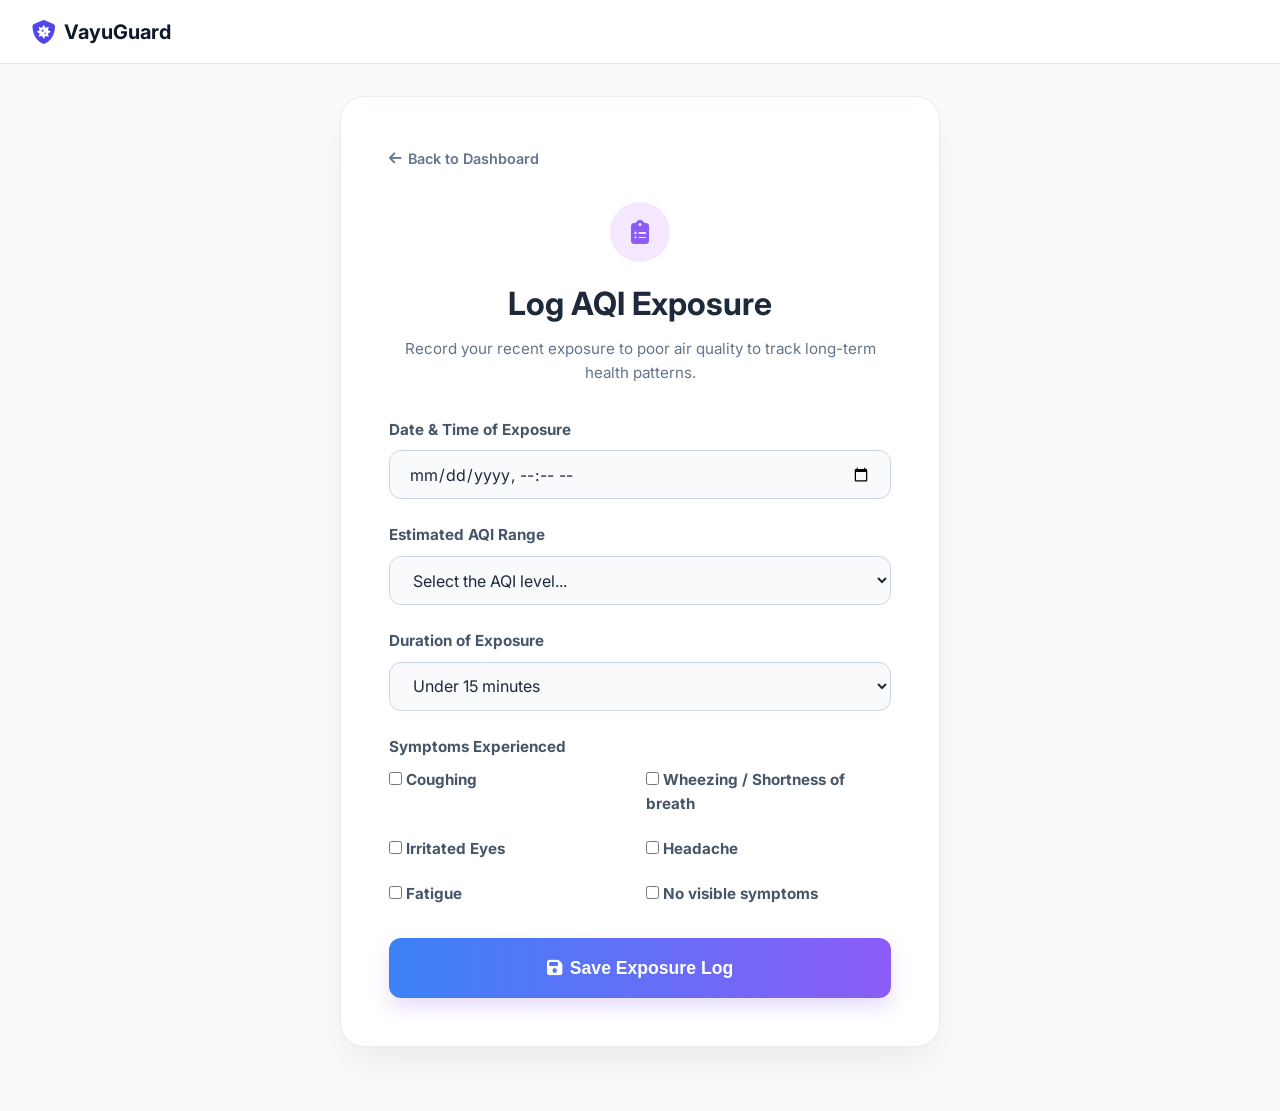
==== website/exposure.html @ 7793f496 "Added dedicated AQI Exposure Logging page and dashboard link" ====
<!DOCTYPE html>
<html lang="en">
<head>
    <meta charset="UTF-8">
    <meta name="viewport" content="width=device-width, initial-scale=1.0">
    <title>Log Exposure — VayuGuard</title>
    <link href="https://fonts.googleapis.com/css2?family=Inter:wght@300;400;500;600;700;800&display=swap" rel="stylesheet">
    <link rel="stylesheet" href="https://cdnjs.cloudflare.com/ajax/libs/font-awesome/6.4.0/css/all.min.css">
    <link rel="stylesheet" href="css/style.css">
    <style>
        body { background: #f8fafc; }
        .log-container { max-width: 600px; margin: 6rem auto 4rem auto; background: #ffffff; border-radius: 24px; padding: 3rem; box-shadow: 0 20px 40px -10px rgba(0,0,0,0.08); border: 1px solid rgba(226, 232, 240, 0.8); }
        .log-header { text-align: center; margin-bottom: 2rem; }
        .log-header h2 { font-size: 2rem; color: #1e293b; margin-bottom: 0.5rem; }
        .log-header p { color: #64748b; font-size: 0.95rem; }
        .form-group { margin-bottom: 1.5rem; }
        .form-group label { display: block; font-weight: 700; color: #475569; margin-bottom: 0.5rem; font-size: 0.95rem; }
        .form-control { width: 100%; padding: 0.8rem 1.2rem; border: 1px solid #cbd5e1; border-radius: 12px; font-family: inherit; font-size: 1rem; color: #1e293b; background: #f8fafc; transition: all 0.3s ease; }
        .form-control:focus { outline: none; border-color: #8b5cf6; box-shadow: 0 0 0 3px rgba(139, 92, 246, 0.1); background: #ffffff; }
        .checkbox-grid { display: grid; grid-template-columns: 1fr 1fr; gap: 0.8rem; margin-top: 0.5rem; }
        .checkbox-label { display: flex; align-items: center; gap: 8px; font-size: 0.9rem; color: #475569; cursor: pointer; }
        .submit-btn { width: 100%; padding: 1.2rem; border-radius: 12px; border: none; background: linear-gradient(90deg, #3b82f6, #8b5cf6); color: white; font-weight: 700; font-size: 1.1rem; cursor: pointer; display: flex; align-items: center; justify-content: center; gap: 8px; transition: all 0.3s ease; box-shadow: 0 10px 20px rgba(139, 92, 246, 0.2); margin-top: 1rem; }
        .submit-btn:hover { transform: translateY(-3px); box-shadow: 0 15px 30px rgba(139, 92, 246, 0.3); }
        .back-link { display: inline-flex; align-items: center; gap: 6px; color: #64748b; text-decoration: none; font-weight: 600; font-size: 0.9rem; margin-bottom: 2rem; transition: color 0.2s; }
        .back-link:hover { color: #3b82f6; }
    </style>
</head>
<body>

    <nav class="navbar">
        <a href="index.html" class="nav-brand" style="text-decoration: none;">
            <i class="fas fa-shield-virus"></i> VayuGuard
        </a>
    </nav>

    <div class="container">
        <div class="log-container">
            <a href="index.html" class="back-link"><i class="fas fa-arrow-left"></i> Back to Dashboard</a>
            
            <div class="log-header">
                <div style="width: 60px; height: 60px; background: #f3e8ff; color: #8b5cf6; border-radius: 50%; display: flex; align-items: center; justify-content: center; font-size: 1.5rem; margin: 0 auto 1rem auto;">
                    <i class="fas fa-clipboard-list"></i>
                </div>
                <h2>Log AQI Exposure</h2>
                <p>Record your recent exposure to poor air quality to track long-term health patterns.</p>
            </div>

            <form id="exposureForm">
                <div class="form-group">
                    <label>Date & Time of Exposure</label>
                    <input type="datetime-local" class="form-control" required id="expDate">
                </div>

                <div class="form-group">
                    <label>Estimated AQI Range</label>
                    <select class="form-control" required id="expAqi">
                        <option value="" disabled selected>Select the AQI level...</option>
                        <option value="moderate">51 - 100 (Moderate)</option>
                        <option value="sensitive">101 - 150 (Sensitive)</option>
                        <option value="unhealthy">151 - 200 (Unhealthy)</option>
                        <option value="very-unhealthy">201 - 300 (Very Unhealthy)</option>
                        <option value="hazardous">301+ (Hazardous)</option>
                    </select>
                </div>

                <div class="form-group">
                    <label>Duration of Exposure</label>
                    <select class="form-control" required id="expDuration">
                        <option value="under-15">Under 15 minutes</option>
                        <option value="15-60">15 minutes to 1 hour</option>
                        <option value="1-4-hours">1 to 4 hours</option>
                        <option value="over-4">Over 4 hours</option>
                    </select>
                </div>

                <div class="form-group">
                    <label>Symptoms Experienced</label>
                    <div class="checkbox-grid">
                        <label class="checkbox-label"><input type="checkbox" value="cough"> Coughing</label>
                        <label class="checkbox-label"><input type="checkbox" value="wheezing"> Wheezing / Shortness of breath</label>
                        <label class="checkbox-label"><input type="checkbox" value="eyes"> Irritated Eyes</label>
                        <label class="checkbox-label"><input type="checkbox" value="headache"> Headache</label>
                        <label class="checkbox-label"><input type="checkbox" value="fatigue"> Fatigue</label>
                        <label class="checkbox-label"><input type="checkbox" value="none"> No visible symptoms</label>
                    </div>
                </div>

                <button type="submit" class="submit-btn">
                    <i class="fas fa-save"></i> Save Exposure Log
                </button>
            </form>
        </div>
    </div>

    <script>
        document.getElementById('exposureForm').addEventListener('submit', function(e) {
            e.preventDefault();
            // Here you would normally send this to Firebase!
            // For now, we will show a success alert and go back to the dashboard.
            const btn = document.querySelector('.submit-btn');
            btn.innerHTML = '<i class="fas fa-check-circle"></i> Log Saved Successfully!';
            btn.style.background = '#10b981';
            
            setTimeout(() => {
                window.location.href = 'index.html';
            }, 1500);
        });
    </script>
</body>
</html>
---- website/css/style.css ----
/* === VayuGuard Clean Professional Styles === */

:root {
    --primary: #4f46e5;
    --primary-light: #818cf8;
    --accent: #06b6d4;
    --quantum: #a855f7;
    --success: #22c55e;
    --warning: #f59e0b;
    --danger: #ef4444;
    --dark: #0f172a;
    --dark-2: #1e293b;
    --gray: #64748b;
    --gray-light: #94a3b8;
    --light: #f8fafc;
    --white: #ffffff;
    --shadow: 0 1px 3px rgba(0,0,0,0.1);
    --shadow-md: 0 4px 6px -1px rgba(0,0,0,0.1);
    --shadow-lg: 0 10px 15px -3px rgba(0,0,0,0.1);
    --radius: 12px;
    --radius-sm: 8px;
}

* {
    margin: 0;
    padding: 0;
    box-sizing: border-box;
}

html {
    scroll-behavior: smooth;
    overflow-x: hidden; /* Prevents horizontal scrolling */
}

body {
    font-family: 'Inter', -apple-system, sans-serif;
    background: var(--white);
    color: var(--dark);
    line-height: 1.6;
    -webkit-font-smoothing: antialiased;
    overflow-x: hidden; /* Safeguard against horizontal scroll */
    overflow-y: auto;   /* Forces vertical scrolling to be available */
}

/* === Navbar === */
.navbar {
    position: fixed;
    top: 0;
    left: 0;
    right: 0;
    background: rgba(255,255,255,0.95);
    backdrop-filter: blur(20px);
    border-bottom: 1px solid #e2e8f0;
    z-index: 1000;
    padding: 0 2rem;
    height: 64px;
    display: flex;
    align-items: center;
    justify-content: space-between;
}

.nav-brand {
    display: flex;
    align-items: center;
    gap: 0.5rem;
    font-size: 1.25rem;
    font-weight: 700;
    color: var(--dark);
}

.nav-brand i {
    color: var(--primary);
    font-size: 1.5rem;
}

.nav-menu {
    display: flex;
    list-style: none;
    gap: 2rem;
}

.nav-menu a {
    color: var(--gray);
    text-decoration: none;
    font-size: 0.9rem;
    font-weight: 500;
    transition: color 0.2s;
    position: relative;
}

.nav-menu a:hover,
.nav-menu a.active {
    color: var(--primary);
}

.hamburger {
    display: none;
    flex-direction: column;
    gap: 4px;
    cursor: pointer;
}

.hamburger span {
    width: 24px;
    height: 2px;
    background: var(--dark);
    border-radius: 2px;
}

/* === Hero === */
.hero {
    min-height: 100vh;
    display: flex;
    align-items: center;
    padding: 8rem 4rem 4rem;
    max-width: 1400px;
    margin: 0 auto;
    gap: 4rem;
}

.hero-content {
    flex: 1;
}

.badge {
    display: inline-flex;
    align-items: center;
    gap: 0.5rem;
    background: #ede9fe;
    color: var(--quantum);
    padding: 0.5rem 1rem;
    border-radius: 50px;
    font-size: 0.8rem;
    font-weight: 600;
    margin-bottom: 1.5rem;
}

.hero h1 {
    font-size: 3.5rem;
    font-weight: 800;
    line-height: 1.1;
    color: var(--dark);
    margin-bottom: 1.5rem;
}

.accent {
    color: var(--primary);
}

.hero p {
    font-size: 1.1rem;
    color: var(--gray);
    margin-bottom: 2rem;
    max-width: 480px;
}

.hero-buttons {
    display: flex;
    gap: 1rem;
}

.btn {
    display: inline-flex;
    align-items: center;
    gap: 0.5rem;
    padding: 0.75rem 1.5rem;
    border-radius: var(--radius-sm);
    font-weight: 600;
    font-size: 0.95rem;
    text-decoration: none;
    border: none;
    cursor: pointer;
    transition: all 0.2s;
}

.btn-primary {
    background: var(--primary);
    color: var(--white);
}

.btn-primary:hover {
    background: var(--primary-light);
    transform: translateY(-1px);
    box-shadow: var(--shadow-md);
}

.btn-ghost {
    background: transparent;
    color: var(--gray);
    border: 1px solid #e2e8f0;
}

.btn-ghost:hover {
    border-color: var(--primary);
    color: var(--primary);
}

.btn-full {
    width: 100%;
    justify-content: center;
}

.hero-visual {
    flex: 0 0 320px;
}

.aqi-card {
    background: var(--white);
    border-radius: var(--radius);
    padding: 2rem;
    box-shadow: var(--shadow-lg);
    border: 1px solid #e2e8f0;
    text-align: center;
}

.aqi-label {
    font-size: 0.8rem;
    color: var(--gray);
    text-transform: uppercase;
    letter-spacing: 1px;
    margin-bottom: 0.5rem;
}

.aqi-value {
    font-size: 4rem;
    font-weight: 800;
    color: var(--dark);
    line-height: 1;
}

.aqi-status {
    display: inline-block;
    padding: 0.25rem 1rem;
    border-radius: 50px;
    font-size: 0.85rem;
    font-weight: 600;
    margin: 0.5rem 0 1rem;
}

.aqi-status.poor { background: #fee2e2; color: var(--danger); }
.aqi-status.moderate { background: #fef3c7; color: #d97706; }
.aqi-status.good { background: #d1fae5; color: var(--success); }

.aqi-bar {
    height: 8px;
    background: #e2e8f0;
    border-radius: 4px;
    overflow: hidden;
}

.aqi-fill {
    height: 100%;
    background: linear-gradient(90deg, var(--success), var(--warning), var(--danger));
    border-radius: 4px;
    transition: width 1s ease;
}

/* === Ticker === */
.ticker {
    background: var(--dark);
    color: var(--white);
    padding: 0.75rem 2rem;
    overflow: hidden;
}

.ticker-wrap {
    display: flex;
    gap: 3rem;
    animation: scroll 20s linear infinite;
    white-space: nowrap;
}

.ticker-wrap span {
    display: inline-flex;
    align-items: center;
    gap: 0.5rem;
    font-size: 0.85rem;
}

.ticker-wrap strong {
    font-size: 1.1rem;
}

.live {
    color: var(--success);
    font-size: 0.5rem;
    animation: blink 1s infinite;
}

@keyframes blink {
    0%, 100% { opacity: 1; }
    50% { opacity: 0.3; }
}

.quantum-tag {
    color: #c4b5fd;
    font-weight: 600;
}

@keyframes scroll {
    0% { transform: translateX(0); }
    100% { transform: translateX(-50%); }
}

/* === Sections === */
.section {
    padding: 5rem 2rem;
}

.section-alt {
    background: #f8fafc;
}

.container {
    max-width: 1200px;
    margin: 0 auto;
}

.section-head {
    text-align: center;
    margin-bottom: 3rem;
}

.tag {
    display: inline-block;
    background: #ede9fe;
    color: var(--quantum);
    padding: 0.35rem 0.75rem;
    border-radius: 50px;
    font-size: 0.75rem;
    font-weight: 600;
    text-transform: uppercase;
    letter-spacing: 0.5px;
    margin-bottom: 0.75rem;
}

.section-head h2 {
    font-size: 2rem;
    font-weight: 700;
    color: var(--dark);
    margin-bottom: 0.5rem;
}

.section-head p {
    color: var(--gray);
    font-size: 1rem;
}

/* === Forecast Box === */
.forecast-box {
    background: var(--white);
    border-radius: var(--radius);
    padding: 2rem;
    box-shadow: var(--shadow);
    border: 1px solid #e2e8f0;
    max-width: 800px;
    margin: 0 auto;
}

/* === 🔮 ULTRA-MODERN QUANTUM FORECAST === */
.modern-forecast-wrapper {
    background: #ffffff;
    border-radius: 24px;
    padding: 2.5rem;
    box-shadow: 0 10px 40px -10px rgba(0,0,0,0.08);
    border: 1px solid rgba(226, 232, 240, 0.8);
    margin-top: 2rem;
}

.modern-quantum-note {
    background: linear-gradient(90deg, rgba(217, 70, 239, 0.05), rgba(139, 92, 246, 0.05));
    border: 1px solid rgba(139, 92, 246, 0.2);
    border-radius: 16px;
    padding: 1.2rem 1.5rem;
    display: flex;
    align-items: center;
    gap: 1.2rem;
    color: #475569;
    font-size: 0.95rem;
    margin: 1.5rem 0;
    box-shadow: 0 4px 15px rgba(139, 92, 246, 0.05);
}

.modern-quantum-note i {
    font-size: 2rem;
    background: linear-gradient(135deg, #d946ef, #8b5cf6);
    -webkit-background-clip: text;
    -webkit-text-fill-color: transparent;
}

.modern-forecast-grid {
    display: grid;
    grid-template-columns: repeat(auto-fit, minmax(220px, 1fr));
    gap: 1.5rem;
    margin-top: 1rem;
}

.modern-forecast-card {
    border-radius: 20px;
    padding: 2rem 1.5rem;
    text-align: center;
    border: 2px solid transparent;
    transition: all 0.3s cubic-bezier(0.175, 0.885, 0.32, 1.275);
    position: relative;
    overflow: hidden;
}

.modern-forecast-card:hover {
    transform: translateY(-8px);
    box-shadow: 0 15px 30px rgba(0,0,0,0.08);
}

.fc-time {
    font-size: 0.85rem;
    color: #64748b;
    font-weight: 700;
    text-transform: uppercase;
    letter-spacing: 1px;
    margin-bottom: 1rem;
    display: flex;
    align-items: center;
    justify-content: center;
    gap: 6px;
}

.fc-aqi {
    font-size: 4.5rem;
    font-weight: 800;
    line-height: 1;
    margin-bottom: 1rem;
    letter-spacing: -2px;
}

.fc-cat {
    display: inline-block;
    padding: 0.5rem 1.2rem;
    border-radius: 50px;
    font-weight: 700;
    font-size: 0.85rem;
    text-transform: uppercase;
    letter-spacing: 1px;
    box-shadow: 0 4px 10px rgba(0,0,0,0.1);
}

.controls {
    display: grid;
    grid-template-columns: 1fr 2fr auto;
    gap: 1rem;
    margin-bottom: 1.5rem;
    align-items: end;
}

.control-group label {
    display: block;
    font-size: 0.8rem;
    color: var(--gray);
    margin-bottom: 0.5rem;
    font-weight: 500;
}

.control-group select {
    width: 100%;
    padding: 0.6rem 1rem;
    border: 1px solid #e2e8f0;
    border-radius: var(--radius-sm);
    font-size: 0.95rem;
    background: var(--white);
}

.people-chips {
    display: flex;
    gap: 0.5rem;
    flex-wrap: wrap;
}

.chip {
    display: inline-flex;
    align-items: center;
    gap: 0.4rem;
    padding: 0.4rem 0.8rem;
    background: #f1f5f9;
    border-radius: 50px;
    font-size: 0.85rem;
    cursor: pointer;
    transition: all 0.2s;
}

.chip.active {
    background: var(--primary);
    color: var(--white);
}

.btn-add {
    padding: 0.6rem 1rem;
    background: var(--success);
    color: var(--white);
    border: none;
    border-radius: var(--radius-sm);
    font-weight: 600;
    cursor: pointer;
    display: inline-flex;
    align-items: center;
    gap: 0.4rem;
}

.quantum-note {
    display: flex;
    gap: 1rem;
    background: #faf5ff;
    border: 1px solid #e9d5ff;
    border-radius: var(--radius-sm);
    padding: 1rem;
    margin: 1.5rem 0;
    font-size: 0.9rem;
    color: var(--gray);
}

.quantum-note i {
    color: var(--quantum);
    font-size: 1.25rem;
    margin-top: 0.2rem;
}

.quantum-note strong {
    color: var(--quantum);
}

/* Loading */
.loading {
    text-align: center;
    padding: 2rem;
}

.spinner {
    width: 40px;
    height: 40px;
    border: 3px solid #e2e8f0;
    border-top-color: var(--quantum);
    border-radius: 50%;
    animation: spin 1s linear infinite;
    margin: 0 auto 1rem;
}

@keyframes spin {
    to { transform: rotate(360deg); }
}

/* Results */
.results {
    margin-top: 1.5rem;
}

.forecast-grid {
    display: grid;
    grid-template-columns: repeat(3, 1fr);
    gap: 1rem;
    margin-bottom: 1.5rem;
}

.forecast-card {
    background: #f8fafc;
    border-radius: var(--radius-sm);
    padding: 1.5rem;
    text-align: center;
    border: 2px solid transparent;
}

.forecast-card.poor { border-color: var(--danger); }
.forecast-card.moderate { border-color: var(--warning); }
.forecast-card.good { border-color: var(--success); }

.forecast-time {
    font-size: 0.8rem;
    color: var(--gray);
    margin-bottom: 0.5rem;
}

.forecast-aqi {
    font-size: 2.5rem;
    font-weight: 800;
    color: var(--dark);
}

.forecast-cat {
    display: inline-block;
    padding: 0.25rem 0.75rem;
    border-radius: 50px;
    font-size: 0.8rem;
    font-weight: 600;
    margin-top: 0.5rem;
}

.forecast-cat.poor { background: #fee2e2; color: var(--danger); }
.forecast-cat.moderate { background: #fef3c7; color: #d97706; }
.forecast-cat.good { background: #d1fae5; color: var(--success); }

.alerts-box {
    display: flex;
    flex-direction: column;
    gap: 0.75rem;
}

.alert-item {
    background: #fef2f2;
    border-left: 4px solid var(--danger);
    border-radius: var(--radius-sm);
    padding: 1rem;
}

.alert-header {
    display: flex;
    justify-content: space-between;
    margin-bottom: 0.5rem;
}

.alert-header h4 {
    font-size: 0.95rem;
}

.risk-tag {
    padding: 0.2rem 0.6rem;
    border-radius: 50px;
    font-size: 0.75rem;
    font-weight: 600;
}

.risk-tag.high { background: #fee2e2; color: var(--danger); }

/* === Cities === */
.cities-row {
    display: grid;
    grid-template-columns: repeat(3, 1fr);
    gap: 1.5rem;
}

.city-item {
    background: var(--white);
    border-radius: var(--radius);
    padding: 1.5rem;
    box-shadow: var(--shadow);
    text-align: center;
}

.city-aqi-box {
    width: 100px;
    height: 100px;
    border-radius: 50%;
    display: flex;
    flex-direction: column;
    align-items: center;
    justify-content: center;
    margin: 0 auto 1rem;
    color: var(--white);
}

.city-aqi-box.poor { background: var(--danger); }
.city-aqi-box.moderate { background: var(--warning); }
.city-aqi-box.good { background: var(--success); }

.city-aqi-num {
    font-size: 2rem;
    font-weight: 800;
}

.city-aqi-text {
    font-size: 0.75rem;
    text-transform: uppercase;
    letter-spacing: 1px;
}

.city-item h3 {
    font-size: 1.25rem;
    margin-bottom: 0.25rem;
}

.city-item p {
    color: var(--gray);
    font-size: 0.85rem;
    margin-bottom: 1rem;
}

.city-meta {
    display: flex;
    justify-content: center;
    gap: 1.5rem;
    color: var(--gray);
    font-size: 0.85rem;
}

.city-meta i {
    color: var(--primary);
}

/* === Health === */
.health-grid {
    display: grid;
    grid-template-columns: repeat(4, 1fr);
    gap: 1.5rem;
}

.health-item {
    text-align: center;
    padding: 1.5rem;
}

.health-icon {
    width: 60px;
    height: 60px;
    border-radius: var(--radius);
    display: flex;
    align-items: center;
    justify-content: center;
    font-size: 1.5rem;
    margin: 0 auto 1rem;
}

.health-item h3 {
    font-size: 1.1rem;
    margin-bottom: 0.5rem;
}

.health-item p {
    color: var(--gray);
    font-size: 0.9rem;
}

/* === Breathing === */
.breathe-grid {
    display: grid;
    grid-template-columns: repeat(3, 1fr);
    gap: 1.5rem;
}

.breathe-card {
    background: var(--white);
    border-radius: var(--radius);
    padding: 2rem;
    box-shadow: var(--shadow);
    text-align: center;
}

.breathe-visual {
    margin-bottom: 1.5rem;
}

.breath-circle {
    width: 140px;
    height: 140px;
    border-radius: 50%;
    background: linear-gradient(135deg, var(--primary), var(--accent));
    display: flex;
    align-items: center;
    justify-content: center;
    margin: 0 auto;
    color: var(--white);
    font-size: 1.1rem;
    font-weight: 700;
    transition: transform 4s ease-in-out;
}

.breath-circle.relax {
    background: linear-gradient(135deg, #8b5cf6, #06b6d4);
}

.breath-circle.cleanse {
    background: linear-gradient(135deg, #f59e0b, #ef4444);
}

.breath-circle.active {
    transform: scale(1.3);
}

.breath-circle.hold {
    transform: scale(1.3);
}

.breathe-card h3 {
    font-size: 1.1rem;
    margin-bottom: 0.5rem;
}

.breathe-card p {
    color: var(--gray);
    font-size: 0.9rem;
    margin-bottom: 1rem;
    min-height: 60px;
}

.breathe-steps {
    display: flex;
    justify-content: center;
    gap: 0.5rem;
    margin-bottom: 1.5rem;
    flex-wrap: wrap;
}

.step {
    padding: 0.35rem 0.75rem;
    background: #f1f5f9;
    border-radius: 50px;
    font-size: 0.8rem;
    color: var(--gray);
}

.step.active {
    background: var(--primary);
    color: var(--white);
}

/* === Doctors === */
.doctor-filters {
    display: flex;
    gap: 0.75rem;
    justify-content: center;
    margin-bottom: 2rem;
    flex-wrap: wrap;
}

.filter-btn {
    padding: 0.5rem 1.25rem;
    border-radius: 50px;
    border: 1px solid #e2e8f0;
    background: var(--white);
    color: var(--gray);
    font-weight: 500;
    cursor: pointer;
    transition: all 0.2s;
}

.filter-btn:hover,
.filter-btn.active {
    background: var(--primary);
    color: var(--white);
    border-color: var(--primary);
}

.doctor-list {
    display: grid;
    grid-template-columns: repeat(3, 1fr);
    gap: 1rem;
    margin-bottom: 2rem;
}

.doc-card {
    background: var(--white);
    border-radius: var(--radius-sm);
    padding: 1.25rem;
    box-shadow: var(--shadow);
    border: 1px solid #e2e8f0;
}

.doc-top {
    display: flex;
    gap: 1rem;
    margin-bottom: 0.75rem;
}

.doc-avatar {
    width: 48px;
    height: 48px;
    border-radius: 50%;
    background: linear-gradient(135deg, var(--primary), var(--accent));
    color: var(--white);
    display: flex;
    align-items: center;
    justify-content: center;
    font-weight: 700;
    font-size: 1.1rem;
}

.doc-info h4 {
    font-size: 0.95rem;
}

.doc-info span {
    font-size: 0.8rem;
    color: var(--gray);
}

.doc-spec {
    display: inline-block;
    background: #ede9fe;
    color: var(--quantum);
    padding: 0.2rem 0.6rem;
    border-radius: 50px;
    font-size: 0.75rem;
    font-weight: 600;
    margin-bottom: 0.5rem;
}

.doc-meta {
    font-size: 0.8rem;
    color: var(--gray);
    margin-bottom: 0.75rem;
}

.doc-meta i {
    color: var(--warning);
}

.doc-actions {
    display: flex;
    gap: 0.5rem;
}

.btn-sm {
    padding: 0.4rem 0.8rem;
    font-size: 0.8rem;
}

.booking-panel {
    background: var(--white);
    border-radius: var(--radius);
    padding: 2rem;
    box-shadow: var(--shadow);
    max-width: 600px;
    margin: 0 auto;
}

.booking-panel h3 {
    margin-bottom: 1.5rem;
    display: flex;
    align-items: center;
    gap: 0.5rem;
}

.form-row {
    display: grid;
    grid-template-columns: 1fr 1fr;
    gap: 1rem;
    margin-bottom: 1rem;
}

.form-row input,
.form-row select,
textarea {
    width: 100%;
    padding: 0.6rem 1rem;
    border: 1px solid #e2e8f0;
    border-radius: var(--radius-sm);
    font-size: 0.9rem;
}

textarea {
    margin-bottom: 1rem;
    resize: vertical;
}

.aqi-slider {
    margin-bottom: 1rem;
}

.aqi-slider label {
    display: block;
    font-size: 0.85rem;
    color: var(--gray);
    margin-bottom: 0.5rem;
}

.aqi-slider input {
    width: 100%;
}

/* === Quantum === */
.quantum-compare {
    background: var(--white);
    border-radius: var(--radius);
    padding: 1.5rem;
    box-shadow: var(--shadow);
    margin-bottom: 2rem;
    overflow-x: auto;
}

.quantum-compare table {
    width: 100%;
    border-collapse: collapse;
}

.quantum-compare th {
    text-align: left;
    padding: 0.75rem;
    color: var(--gray);
    font-size: 0.8rem;
    text-transform: uppercase;
    letter-spacing: 0.5px;
    border-bottom: 2px solid #e2e8f0;
}

.quantum-compare td {
    padding: 0.75rem;
    border-bottom: 1px solid #f1f5f9;
}

.win {
    color: var(--success);
    font-weight: 700;
}

.quantum-features {
    display: grid;
    grid-template-columns: repeat(4, 1fr);
    gap: 1rem;
}

.q-feature {
    background: var(--white);
    border-radius: var(--radius-sm);
    padding: 1.5rem;
    text-align: center;
    box-shadow: var(--shadow);
}

.q-feature i {
    font-size: 1.5rem;
    color: var(--quantum);
    margin-bottom: 0.5rem;
}

.q-feature h4 {
    font-size: 1rem;
    margin-bottom: 0.25rem;
}

.q-feature p {
    color: var(--gray);
    font-size: 0.85rem;
}

/* === Footer === */
.footer {
    background: var(--dark);
    color: var(--white);
    padding: 4rem 2rem 2rem;
}

.footer-grid {
    display: grid;
    grid-template-columns: 2fr 1fr 1fr 1fr;
    gap: 3rem;
    margin-bottom: 3rem;
}

.footer-brand {
    display: flex;
    align-items: center;
    gap: 0.5rem;
    font-size: 1.25rem;
    font-weight: 700;
    margin-bottom: 1rem;
}

.footer-brand i {
    color: var(--accent);
}

.footer-grid h4 {
    font-size: 0.9rem;
    text-transform: uppercase;
    letter-spacing: 1px;
    margin-bottom: 1rem;
    color: var(--gray-light);
}

.footer-grid a,
.footer-grid p {
    display: block;
    color: var(--gray-light);
    text-decoration: none;
    margin-bottom: 0.5rem;
    font-size: 0.9rem;
}

.footer-grid a:hover {
    color: var(--white);
}

.footer-bottom {
    text-align: center;
    padding-top: 2rem;
    border-top: 1px solid var(--dark-2);
    color: var(--gray);
    font-size: 0.85rem;
}

.footer-bottom i {
    color: var(--danger);
}

/* === Toast === */
.toast {
    position: fixed;
    bottom: 2rem;
    right: 2rem;
    background: var(--dark);
    color: var(--white);
    padding: 1rem 1.5rem;
    border-radius: var(--radius-sm);
    display: flex;
    align-items: center;
    gap: 0.75rem;
    box-shadow: var(--shadow-lg);
    z-index: 9999;
    transition: all 0.3s;
}

.toast.hidden {
    opacity: 0;
    transform: translateY(100px);
}

.toast i {
    color: var(--success);
}

/* === Custom Add Person Modal === */
.modal-overlay {
    position: fixed;
    top: 0;
    left: 0;
    width: 100%;
    height: 100%;
    background: rgba(15, 23, 42, 0.7);
    backdrop-filter: blur(5px);
    display: flex;
    align-items: center;
    justify-content: center;
    z-index: 9999;
    opacity: 1;
    transition: opacity 0.3s ease;
}
.modal-overlay.hidden {
    opacity: 0;
    pointer-events: none;
}
.modal-content {
    background: #ffffff;
    width: 90%;
    max-width: 420px;
    border-radius: 16px;
    box-shadow: 0 25px 50px -12px rgba(0, 0, 0, 0.25);
    transform: translateY(0) scale(1);
    transition: transform 0.3s cubic-bezier(0.4, 0, 0.2, 1);
    overflow: hidden;
}
.modal-overlay.hidden .modal-content {
    transform: translateY(20px) scale(0.95);
}
.modal-header {
    padding: 1.5rem;
    border-bottom: 1px solid #f1f5f9;
    display: flex;
    justify-content: space-between;
    align-items: center;
}
.modal-header h3 {
    margin: 0;
    font-size: 1.2rem;
    color: #0f172a;
    display: flex;
    align-items: center;
    gap: 0.5rem;
}
.close-btn {
    background: none;
    border: none;
    font-size: 1.25rem;
    color: #94a3b8;
    cursor: pointer;
    transition: color 0.2s;
}
.close-btn:hover { color: #ef4444; }
.modal-body { padding: 1.5rem; }
.form-group { margin-bottom: 1.5rem; }
.form-group label {
    display: block;
    margin-bottom: 0.5rem;
    font-weight: 600;
    color: #475569;
    font-size: 0.9rem;
}
.form-group input[type="text"] {
    width: 100%;
    padding: 0.75rem 1rem;
    border: 1px solid #cbd5e1;
    border-radius: 8px;
    font-family: inherit;
    font-size: 1rem;
    outline: none;
    transition: border-color 0.2s, box-shadow 0.2s;
}
.form-group input[type="text"]:focus {
    border-color: #4f46e5;
    box-shadow: 0 0 0 3px rgba(79, 70, 229, 0.15);
}
.checkbox-group {
    display: flex;
    flex-direction: column;
    gap: 0.85rem;
}
.checkbox-group label {
    display: flex;
    align-items: center;
    gap: 0.75rem;
    font-weight: 500;
    color: #334155;
    cursor: pointer;
    font-size: 0.95rem;
}
.checkbox-group input[type="checkbox"] {
    width: 18px;
    height: 18px;
    cursor: pointer;
    accent-color: #4f46e5;
}
.modal-footer {
    padding: 1.25rem 1.5rem;
    background: #f8fafc;
    border-top: 1px solid #f1f5f9;
    display: flex;
    justify-content: flex-end;
    gap: 1rem;
}

/* === Utilities === */
.hidden {
    display: none !important;
}

/* === Responsive === */
@media (max-width: 1024px) {
    .hero {
        flex-direction: column;
        text-align: center;
        padding: 7rem 2rem 3rem;
    }
    
    .hero p {
        margin: 0 auto 2rem;
    }
    
    .hero-buttons {
        justify-content: center;
    }
    
    .hero-visual {
        order: -1;
    }
    
    .health-grid,
    .breathe-grid,
    .cities-row,
    .doctor-list {
        grid-template-columns: repeat(2, 1fr);
    }
    
    .quantum-features {
        grid-template-columns: repeat(2, 1fr);
    }
    
    .footer-grid {
        grid-template-columns: 1fr 1fr;
    }
}

@media (max-width: 640px) {
    .nav-menu {
        display: none;
    }
    
    .hamburger {
        display: flex;
    }
    
    .hero h1 {
        font-size: 2.5rem;
    }
    
    .controls {
        grid-template-columns: 1fr;
    }
    
    .forecast-grid,
    .health-grid,
    .breathe-grid,
    .cities-row,
    .doctor-list,
    .quantum-features {
        grid-template-columns: 1fr;
    }
    
    .form-row {
        grid-template-columns: 1fr;
    }
    
    .footer-grid {
        grid-template-columns: 1fr;
    }
}
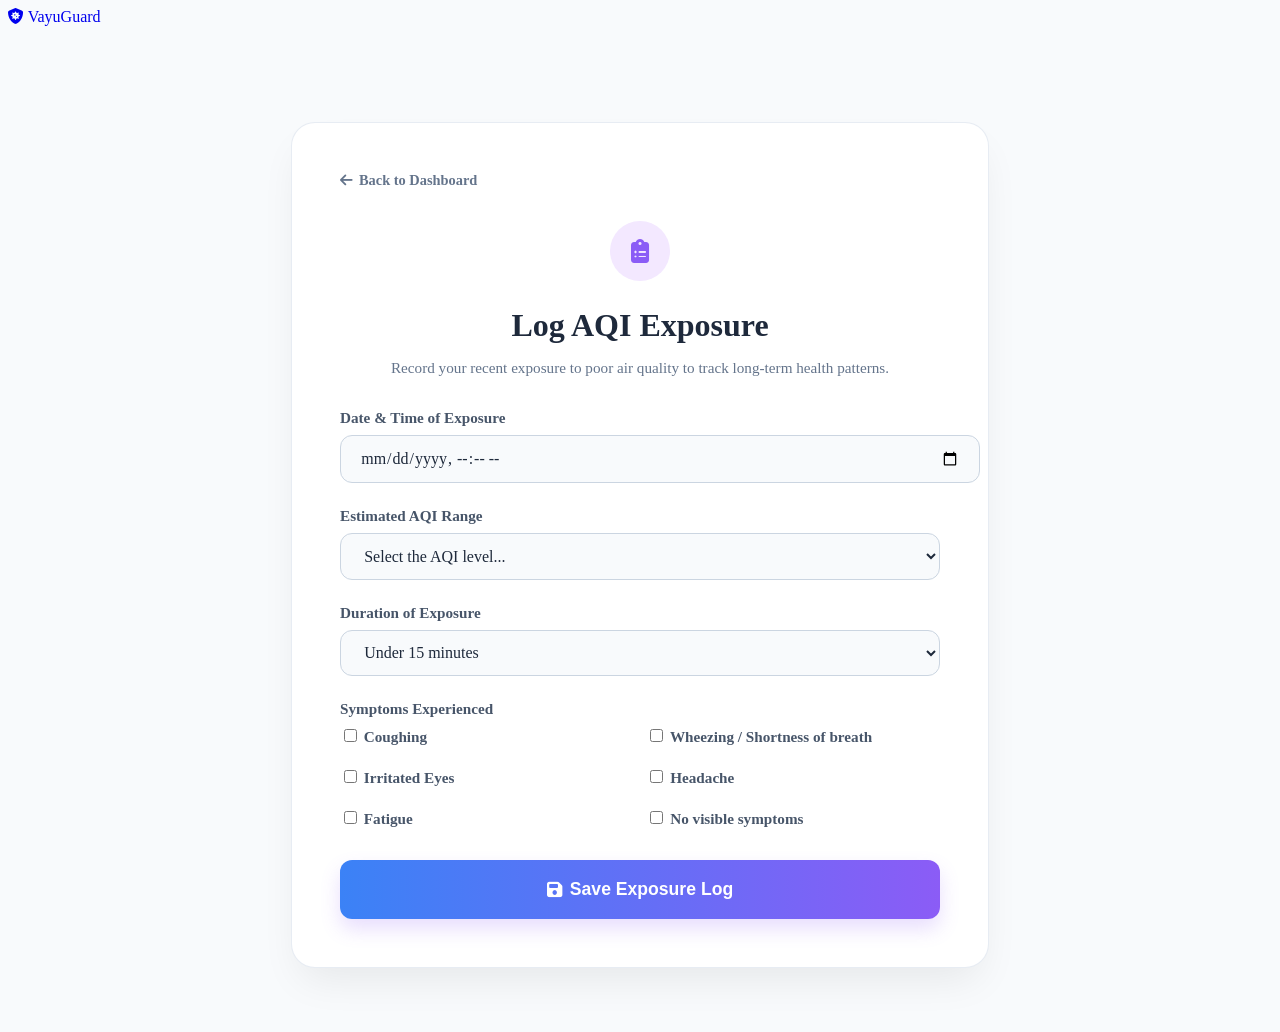
==== commit ffb002e0: "Update frontend and backend forecast logic" ====
--- a/website/exposure.html
+++ b/website/exposure.html
@@ -6,7 +6,7 @@
     <title>Log Exposure — VayuGuard</title>
     <link href="https://fonts.googleapis.com/css2?family=Inter:wght@300;400;500;600;700;800&display=swap" rel="stylesheet">
     <link rel="stylesheet" href="https://cdnjs.cloudflare.com/ajax/libs/font-awesome/6.4.0/css/all.min.css">
-    <link rel="stylesheet" href="css/style.css">
+    <link rel="stylesheet" href="/css/style.css">
     <style>
         body { background: #f8fafc; }
         .log-container { max-width: 600px; margin: 6rem auto 4rem auto; background: #ffffff; border-radius: 24px; padding: 3rem; box-shadow: 0 20px 40px -10px rgba(0,0,0,0.08); border: 1px solid rgba(226, 232, 240, 0.8); }
@@ -95,8 +95,31 @@
     <script>
         document.getElementById('exposureForm').addEventListener('submit', function(e) {
             e.preventDefault();
-            // Here you would normally send this to Firebase!
-            // For now, we will show a success alert and go back to the dashboard.
+            
+            // 1. Gather all the data you just typed in
+            const dateVal = document.getElementById('expDate').value;
+            const aqiVal = document.getElementById('expAqi').options[document.getElementById('expAqi').selectedIndex].text;
+            const durationVal = document.getElementById('expDuration').options[document.getElementById('expDuration').selectedIndex].text;
+            
+            // 2. Gather the checked symptoms
+            const checkboxes = document.querySelectorAll('.checkbox-grid input[type="checkbox"]:checked');
+            let symptoms = [];
+            checkboxes.forEach(cb => symptoms.push(cb.parentElement.textContent.trim()));
+
+            // 3. Package it into a neat log entry
+            const logEntry = {
+                date: new Date(dateVal).toLocaleString(),
+                aqi: aqiVal,
+                duration: durationVal,
+                symptoms: symptoms.length > 0 ? symptoms.join(', ') : 'None reported'
+            };
+
+            // 4. Save it permanently to the browser's memory
+            let exposureHistory = JSON.parse(localStorage.getItem('vayuExposureHistory')) || [];
+            exposureHistory.push(logEntry);
+            localStorage.setItem('vayuExposureHistory', JSON.stringify(exposureHistory));
+
+            // 5. Show success and go back to dashboard
             const btn = document.querySelector('.submit-btn');
             btn.innerHTML = '<i class="fas fa-check-circle"></i> Log Saved Successfully!';
             btn.style.background = '#10b981';
